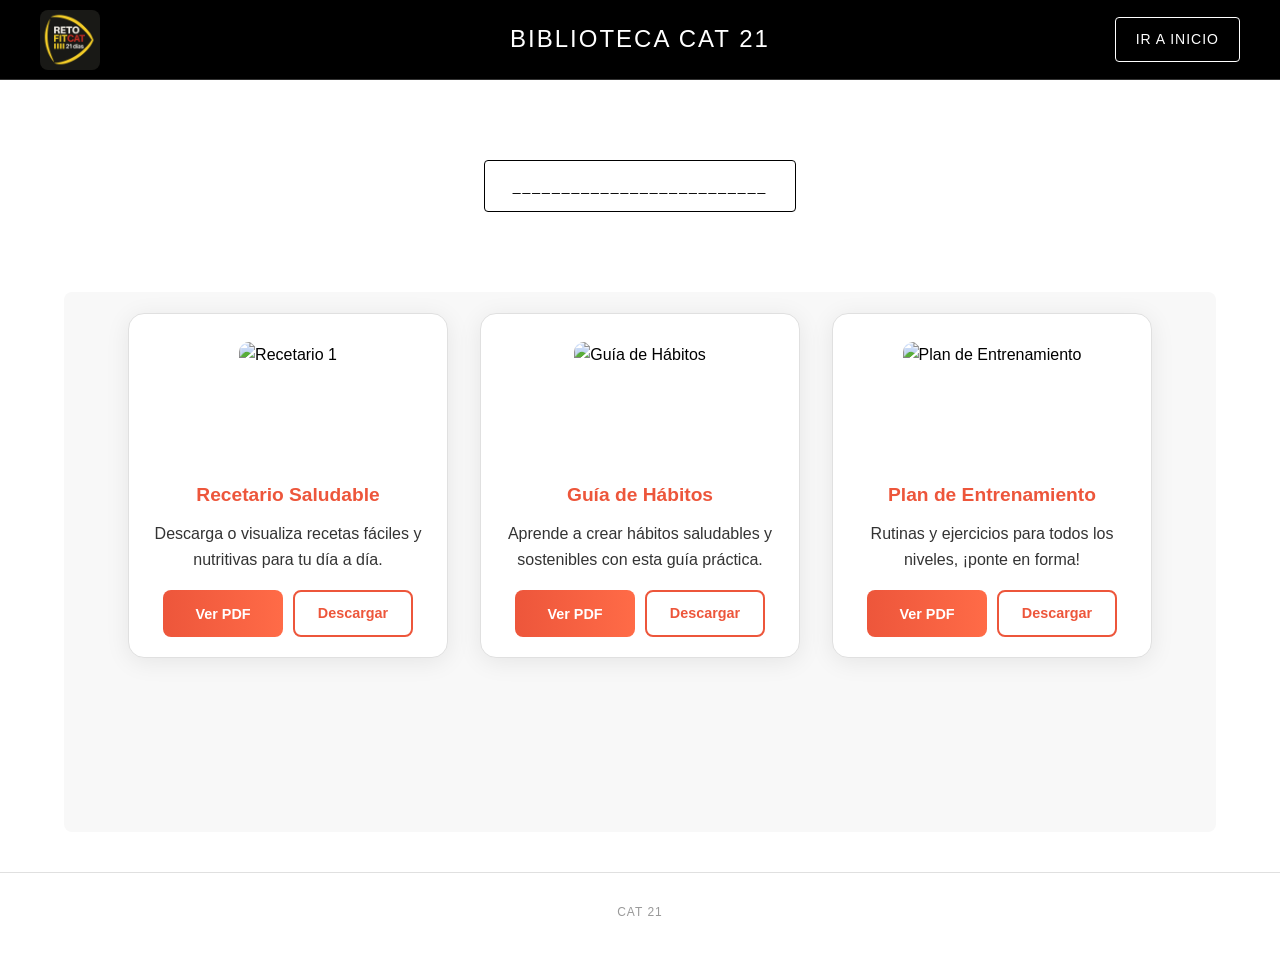
==== biblioteca.html @ a1a3c155 "biblioteca" ====
<!DOCTYPE html>
<html lang="es">
<head>
    <meta charset="UTF-8">
    <meta name="viewport" content="width=device-width, initial-scale=1.0, maximum-scale=1.0, user-scalable=no">
    <title>Biblioteca - CAT 21</title>
    <link rel="stylesheet" href="assets/css/inicio.css">
    <style>
/* Reinicia márgenes, paddings y configura box-sizing para consistencia */
* {
    margin: 0;
    padding: 0;
    box-sizing: border-box;
}

/* Configura el cuerpo de la página con fuente moderna y altura mínima */
body {
    font-family: 'Segoe UI', Tahoma, Geneva, Verdana, sans-serif;
    background: #ffffff;
    color: #000000;
    min-height: 100vh;
    line-height: 1.6;
}

/* Encabezado con disposición flexible y fondo oscuro */
.header {
    display: flex;
    justify-content: space-between;
    align-items: center;
    padding: 15px 40px;
    background-color: #000000;
    height: 80px;
    position: relative;
}

/* Logo en el encabezado */
.logo {
    height: 60px;
    width: 60px;
    object-fit: cover;
    border-radius: 8px;
    margin-right: 20px;
}

/* Título centrado en el encabezado */
.title {
    position: absolute;
    left: 50%;
    transform: translateX(-50%);
    color: white;
    text-transform: uppercase;
    font-size: 24px;
    letter-spacing: 2px;
}

/* Contenedor de los botones en la derecha del encabezado */
.header-right {
    display: flex;
    gap: 15px;
}

/* Estilo de los botones de perfil y cerrar sesión */
.profile-btn,
.logout-btn {
    background: transparent;
    color: #ffffff;
    border: 1px solid #ffffff;
    padding: 10px 20px;
    border-radius: 4px;
    font-size: 14px;
    text-transform: uppercase;
    text-decoration: none;
    transition: all 0.3s ease;
}

/* Efecto hover para los botones de perfil y cerrar sesión */
.profile-btn:hover,
.logout-btn:hover {
    background-color: #ffffff;
    color: #000000;
}

/* Contenedor de la navegación */
.navigation {
    display: flex;
    justify-content: center;
    gap: 30px;
    margin: 40px 0;
}

/* Estilo de los botones de navegación */
.nav-btn {
    position: relative;
    overflow: hidden;
    border: 1px solid black;
    padding: 14px 28px;
    text-transform: uppercase;
    background: transparent;
    color: #000;
    text-decoration: none;
    transition: color 0.4s ease;
}

/* Efecto de fondo para los botones de navegación */
.nav-btn::before {
    content: "";
    position: absolute;
    left: -100%;
    top: 0;
    height: 100%;
    width: 100%;
    background-color: black;
    z-index: 0;
    transition: left 0.4s ease;
}

/* Efecto hover para el fondo de los botones de navegación */
.nav-btn:hover::before {
    left: 0;
}

/* Efecto hover para el color del texto en los botones de navegación */
.nav-btn:hover {
    color: white;
}

/* Contenido de los botones de navegación */
.nav-btn span {
    position: relative;
    z-index: 1;
}

/* Contenedor del carrusel (renombrado internamente como contenedor de boxes, ya que no es un carrusel real) */
.carousel-container {
    margin: 40px auto;
    max-width: 90%;
    background: #f8f8f8;
    border: 1px solid #33333300;
    border-radius: 8px;
    overflow: visible; /* Cambiado a visible para permitir scroll de página y evitar recortes */
    padding: 20px; /* Añadido padding para mejor espaciado en mobile */
}

/* Pie de página minimalista */
.footer-minimal {
    text-align: center;
    padding: 30px;
    border-top: 1px solid #e0e0e0;
    margin-top: 30px;
}

/* Fondos personalizados para los primeros 3 slides del carrusel */
.carousel-slide.slide1 {
    background-image: url('assets/img/AF1.png');
    background-size: cover;
    background-position: center;
}
.carousel-slide.slide2 {
    background-image: url('assets/img/img2.png');
    background-size: cover;
    background-position: center;
}
.carousel-slide.slide3 {
    background-image: url('assets/img/img3.png');
    background-size: cover;
    background-position: center;
}

.carousel-slide.slide4 {
    background-image: url('assets/img/img4.png');
    background-size: cover;
    background-position: center;
}
.carousel-slide.slide5 {
    background-image: url('assets/img/img5.png');
    background-size: cover;
    background-position: center;
}

/* Texto blanco para el contenido de los slides del carrusel */
.carousel-slide .slide-content,
.carousel-slide .slide-title,
.carousel-slide .slide-subtitle {
    color: #fff;
    text-shadow: 1px 1px 8px rgba(0,0,0,0.5);
}

/* Texto del pie de página */
.footer-minimal p {
    font-size: 12px;
    color: #999;
    text-transform: uppercase;
}

/* ESTILOS ORIGINALES DE LAS CAJAS PDF */
.pdf-boxes-container {
    display: flex;
    justify-content: center;
    align-items: stretch;
    gap: 32px;
    flex-wrap: wrap;
}

.pdf-box {
    background: #fff;
    border: 1px solid #e0e0e0;
    border-radius: 16px;
    box-shadow: 0 4px 24px rgba(0,0,0,0.08);
    padding: 28px 20px 20px 20px;
    max-width: 320px;
    min-width: 240px;
    flex: 1 1 260px;
    display: flex;
    flex-direction: column;
    align-items: center;
    cursor: pointer;
    transition: box-shadow 0.2s, transform 0.2s;
    text-align: center;
    position: relative;
}

.pdf-box:hover {
    box-shadow: 0 8px 32px rgba(237,86,59,0.18);
    transform: translateY(-6px) scale(1.03);
}

/* Contenedor de imagen/preview */
.pdf-preview-container {
    width: 100%;
    max-width: 180px;
    height: 120px;
    border-radius: 10px;
    margin-bottom: 18px;
    position: relative;
    overflow: hidden;
}

.pdf-box-img {
    width: 100%;
    height: 100%;
    object-fit: cover;
    border-radius: 10px;
}

.pdf-preview {
    width: 100%;
    height: 100%;
    border: none;
    border-radius: 10px;
    background: #f8f9fa;
    display: none;
}

.pdf-box-title {
    font-size: 1.2rem;
    font-weight: 700;
    color: #ed563b;
    margin-bottom: 10px;
}

.pdf-box-desc {
    font-size: 1rem;
    color: #333;
    margin-bottom: 18px;
}

/* Contenedor de botones */
.pdf-box-buttons {
    display: flex;
    gap: 10px;
    flex-wrap: wrap;
    justify-content: center;
}

.pdf-box-btn {
    background: linear-gradient(90deg, #ed563b 0%, #ff6b47 100%);
    color: #fff;
    border: none;
    border-radius: 8px;
    padding: 10px 20px;
    font-size: 0.9rem;
    font-weight: 600;
    cursor: pointer;
    transition: background 0.2s;
    text-decoration: none;
    display: inline-block;
    min-width: 120px; /* Añadido para botones más touch-friendly en mobile */
}

.pdf-box-btn:hover {
    background: linear-gradient(90deg, #ff6b47 0%, #ed563b 100%);
}

.pdf-box-btn.secondary {
    background: transparent;
    color: #ed563b;
    border: 2px solid #ed563b;
}

.pdf-box-btn.secondary:hover {
    background: #ed563b;
    color: white;
}

/* Modal para el visor de PDF */
.pdf-modal {
    display: none;
    position: fixed;
    top: 0;
    left: 0;
    width: 100%;
    height: 100%;
    background-color: rgba(0, 0, 0, 0.8);
    z-index: 1000;
    backdrop-filter: blur(5px);
}

.pdf-modal.active {
    display: flex;
    align-items: center;
    justify-content: center;
    animation: fadeIn 0.3s ease;
}

@keyframes fadeIn {
    from { opacity: 0; }
    to { opacity: 1; }
}

.pdf-modal-content {
    background: white;
    border-radius: 12px;
    width: 90%;
    height: 90%;
    max-width: 1000px;
    max-height: 800px;
    display: flex;
    flex-direction: column;
    position: relative;
    box-shadow: 0 20px 60px rgba(0,0,0,0.3);
    animation: slideIn 0.3s ease;
}

@keyframes slideIn {
    from { transform: scale(0.8) translateY(50px); opacity: 0; }
    to { transform: scale(1) translateY(0); opacity: 1; }
}

.pdf-modal-header {
    padding: 20px;
    border-bottom: 1px solid #e0e0e0;
    display: flex;
    justify-content: space-between;
    align-items: center;
    background: #f8f9fa;
    border-radius: 12px 12px 0 0;
}

.pdf-modal-title {
    font-size: 1.2rem;
    font-weight: 600;
    color: #333;
}

.close-modal {
    background: #ed563b;
    color: white;
    border: none;
    border-radius: 50%;
    width: 40px;
    height: 40px;
    font-size: 18px;
    cursor: pointer;
    display: flex;
    align-items: center;
    justify-content: center;
    transition: background 0.2s ease;
}

.close-modal:hover {
    background: #d64527;
}

.pdf-viewer {
    flex: 1;
    padding: 20px;
    overflow: auto; /* Cambiado a auto para mejor scroll en mobile */
}

.pdf-viewer iframe {
    width: 100%;
    height: 100%;
    border: none;
    border-radius: 8px;
}

/* Media query para pantallas de hasta 768px (tablets y móviles grandes) */
@media (max-width: 768px) {
    /* Ajusta el encabezado */
    .header {
        padding: 10px 20px;
        height: 70px;
        flex-wrap: wrap;
        justify-content: space-between;
    }

    /* Reduce el tamaño del logo */
    .logo {
        height: 50px;
        width: 50px;
        margin-right: 10px;
    }

    /* Ajusta el título */
    .title {
        position: static;
        transform: none;
        font-size: 20px;
        letter-spacing: 1.5px;
        text-align: center;
        flex: 1;
    }

    /* Reduce el espacio entre los botones del encabezado */
    .header-right {
        gap: 10px;
    }

    /* Ajusta los botones de perfil y cerrar sesión */
    .profile-btn,
    .logout-btn {
        padding: 8px 15px;
        font-size: 12px;
    }

    /* Navegación en columna */
    .navigation {
        flex-direction: column;
        gap: 15px;
        margin: 30px 0;
    }

    /* Ajusta los botones de navegación */
    .nav-btn {
        padding: 12px 24px;
        font-size: 13px;
    }

    /* Ajusta el contenedor */
    .carousel-container {
        max-width: 95%;
        padding: 15px;
        overflow: visible; /* Asegura visibilidad y scroll */
    }

    /* Ajusta el pie de página */
    .footer-minimal {
        padding: 20px;
    }

    /* Ajustes para las cajas PDF */
    .pdf-boxes-container { 
        flex-direction: column; 
        align-items: center; 
        gap: 24px; 
    }
    
    .pdf-box { 
        max-width: 95vw; 
        min-width: unset; /* Para mejor fluidez */
    }

    .pdf-modal-content {
        width: 95%;
        height: 95%;
    }
}

/* Media query para pantallas de hasta 480px (móviles estándar) */
@media (max-width: 480px) {
    /* Ajusta el encabezado */
    .header {
        padding: 8px 15px;
        height: auto;
        flex-direction: column;
        align-items: center;
        gap: 10px;
    }

    /* Reduce el tamaño del logo */
    .logo {
        height: 40px;
        width: 40px;
        margin-right: 0;
    }

    /* Ajusta el título */
    .title {
        font-size: 18px;
        letter-spacing: 1px;
        margin: 5px 0;
    }

    /* Ajusta los botones del encabezado */
    .header-right {
        gap: 8px;
        flex-wrap: wrap;
        justify-content: center;
    }

    /* Reduce el tamaño de los botones */
    .profile-btn,
    .logout-btn {
        padding: 6px 12px;
        font-size: 11px;
    }

    /* Ajusta la navegación */
    .navigation {
        margin: 20px 0;
        gap: 10px;
    }

    /* Reduce el tamaño de los botones de navegación */
    .nav-btn {
        padding: 10px 20px;
        font-size: 12px;
    }

    /* Ajusta el contenedor */
    .carousel-container {
        max-width: 100%;
        padding: 10px;
        overflow: visible; /* Asegura visibilidad y scroll */
    }

    /* Ajusta el pie de página */
    .footer-minimal {
        padding: 15px;
    }

    /* Reduce el texto del pie */
    .footer-minimal p {
        font-size: 11px;
    }

    /* Ajustes para móvil en las cajas PDF */
    .pdf-box-buttons {
        flex-direction: column;
        width: 100%;
    }

    .pdf-box-btn {
        width: 100%;
        padding: 12px;
        font-size: 1rem; /* Aumentado para mejor touch */
    }

    .pdf-modal-header {
        padding: 15px;
    }

    .pdf-viewer {
        padding: 15px;
    }

    .pdf-modal-content {
        width: 100%;
        height: 100%;
        border-radius: 0;
        max-height: none; /* Para usar toda la pantalla */
    }

    .pdf-viewer {
        padding: 0;
        overflow: hidden; /* Evita scroll extra */
    }

    .pdf-viewer iframe {
        min-height: calc(100vh - 60px); /* Ajuste para header del modal */
    }

    .pdf-box {
        max-width: 95%;
        padding: 20px 15px; /* Reducido padding para más espacio */
    }

    .pdf-preview-container {
        max-width: 150px; /* Ajuste para pantallas pequeñas */
        height: 100px;
    }

    .pdf-box-title {
        font-size: 1.1rem;
    }

    .pdf-box-desc {
        font-size: 0.9rem;
    }
}

/* Media query para pantallas muy pequeñas (hasta 320px) */
@media (max-width: 320px) {
    /* Ajusta el encabezado */
    .header {
        padding: 6px 10px;
        gap: 8px;
    }

    /* Reduce el logo */
    .logo {
        height: 35px;
        width: 35px;
    }

    /* Ajusta el título */
    .title {
        font-size: 16px;
        letter-spacing: 0.8px;
    }

    /* Reduce espacio botones */
    .header-right {
        gap: 6px;
    }

    /* Reduce botones */
    .profile-btn,
    .logout-btn {
        padding: 5px 10px;
        font-size: 10px;
    }

    /* Ajusta navegación */
    .navigation {
        margin: 15px 0;
        gap: 8px;
    }

    /* Reduce botones nav */
    .nav-btn {
        padding: 8px 16px;
        font-size: 11px;
    }

    /* Ajusta contenedor */
    .carousel-container {
        padding: 5px;
        overflow: visible;
    }

    /* Ajusta footer */
    .footer-minimal {
        padding: 10px;
    }

    /* Reduce texto footer */
    .footer-minimal p {
        font-size: 10px;
    }

    .pdf-box-title {
        font-size: 1rem;
    }

    .pdf-box-desc {
        font-size: 0.8rem;
    }

    .pdf-preview-container {
        max-width: 120px;
        height: 80px;
    }
}

    </style>
</head>
<body>
<header class="header">
    <div style="display: flex; align-items: center;">
        <img src="assets/img/1-4.png" alt="Logo" class="logo"> 
    </div>
    <h1 class="title">Biblioteca CAT 21</h1>
    <div class="header-right">
        <a class="logout-btn" href="inicio.php">Ir a Inicio</a>
    </div>
</header>


<nav class="navigation">
    <a class="nav-btn" href="inicio.php"><span>__________________________</span></a>
</nav>

<div class="carousel-container">
    <div class="pdf-boxes-container">
        <div class="pdf-box" data-pdf="recetas" data-title="Recetario Saludable">
            <div class="pdf-preview-container">
                <img src="https://drive.google.com/uc?id=1U9hq_SklldHqDwQkz7Zj87Pl428CzMEZ" alt="Recetario 1" class="pdf-box-img">
                <iframe class="pdf-preview" src="https://drive.google.com/file/d/1U9hq_SklldHqDwQkz7Zj87Pl428CzMEZ/preview"></iframe>
            </div>
            <h3 class="pdf-box-title">Recetario Saludable</h3>
            <p class="pdf-box-desc">Descarga o visualiza recetas fáciles y nutritivas para tu día a día.</p>
            <div class="pdf-box-buttons">
                <button class="pdf-box-btn" onclick="openPdfModal('recetas', 'Recetario Saludable')">Ver PDF</button>
                <a class="pdf-box-btn secondary" href="https://drive.google.com/uc?id=1U9hq_SklldHqDwQkz7Zj87Pl428CzMEZ&export=download" download>Descargar</a>
            </div>
        </div>
        
        <div class="pdf-box" data-pdf="habitos" data-title="Guía de Hábitos">
            <div class="pdf-preview-container">
                <img src="https://drive.google.com/uc?id=1U9hq_SklldHqDwQkz7Zj87Pl428CzMEZ" alt="Guía de Hábitos" class="pdf-box-img">
                <iframe class="pdf-preview" src="https://drive.google.com/file/d/1U9hq_SklldHqDwQkz7Zj87Pl428CzMEZ/preview"></iframe>
            </div>
            <h3 class="pdf-box-title">Guía de Hábitos</h3>
            <p class="pdf-box-desc">Aprende a crear hábitos saludables y sostenibles con esta guía práctica.</p>
            <div class="pdf-box-buttons">
                <button class="pdf-box-btn" onclick="openPdfModal('habitos', 'Guía de Hábitos')">Ver PDF</button>
                <a class="pdf-box-btn secondary" href="https://drive.google.com/uc?id=1U9hq_SklldHqDwQkz7Zj87Pl428CzMEZ&export=download" download>Descargar</a>
            </div>
        </div>
        
        <div class="pdf-box" data-pdf="entrenamiento" data-title="Plan de Entrenamiento">
            <div class="pdf-preview-container">
                <img src="https://drive.google.com/uc?id=1U9hq_SklldHqDwQkz7Zj87Pl428CzMEZ" alt="Plan de Entrenamiento" class="pdf-box-img">
                <iframe class="pdf-preview" src="https://drive.google.com/file/d/1U9hq_SklldHqDwQkz7Zj87Pl428CzMEZ/preview"></iframe>
            </div>
            <h3 class="pdf-box-title">Plan de Entrenamiento</h3>
            <p class="pdf-box-desc">Rutinas y ejercicios para todos los niveles, ¡ponte en forma!</p>
            <div class="pdf-box-buttons">
                <button class="pdf-box-btn" onclick="openPdfModal('entrenamiento', 'Plan de Entrenamiento')">Ver PDF</button>
                <a class="pdf-box-btn secondary" href="https://drive.google.com/uc?id=1U9hq_SklldHqDwQkz7Zj87Pl428CzMEZ&export=download" download>Descargar</a>
            </div>
        </div>
    </div>
</div>

<!-- Modal para visor de PDF -->
<div class="pdf-modal" id="pdfModal">
    <div class="pdf-modal-content">
        <div class="pdf-modal-header">
            <h2 class="pdf-modal-title" id="modalTitle">Visualizador de PDF</h2>
            <button class="close-modal" onclick="closePdfModal()">✕</button>
        </div>
        <div class="pdf-viewer">
            <iframe id="pdfViewer" src=""></iframe>
        </div>
    </div>
</div>

<div class="footer-minimal">
    <p>CAT 21</p>
</div>

<script>
// URLs de PDFs en Google Drive (reemplaza los FILE_ID con los reales de tus archivos compartidos públicamente)
const pdfUrls = {
    'recetas': 'https://drive.google.com/file/d/1U9hq_SklldHqDwQkz7Zj87Pl428CzMEZ/preview',
    'habitos': 'https://drive.google.com/file/d/1U9hq_SklldHqDwQkz7Zj87Pl428CzMEZ/preview',
    'entrenamiento': 'https://drive.google.com/file/d/1U9hq_SklldHqDwQkz7Zj87Pl428CzMEZ/preview'
};


// Función para abrir el modal con PDF
function openPdfModal(pdfKey, title) {
    const modal = document.getElementById('pdfModal');
    const viewer = document.getElementById('pdfViewer');
    const titleElement = document.getElementById('modalTitle');
    
    titleElement.textContent = title;
    viewer.src = pdfUrls[pdfKey];
    modal.classList.add('active');
    document.body.style.overflow = 'hidden';
}

// Función para cerrar el modal
function closePdfModal() {
    const modal = document.getElementById('pdfModal');
    const viewer = document.getElementById('pdfViewer');
    
    modal.classList.remove('active');
    viewer.src = '';
    document.body.style.overflow = 'auto';
}

// Event listeners
document.addEventListener('DOMContentLoaded', function() {
    // Cargar previsualizaciones después de un tiempo (ajustado para Google Drive)
    setTimeout(() => {
        const previews = document.querySelectorAll('.pdf-preview');
        previews.forEach((preview) => {
            preview.onload = () => {
                preview.style.display = 'block';
                preview.previousElementSibling.style.display = 'none';
            };
        });
    }, 2000);
    
    // Cerrar modal con ESC
    document.addEventListener('keydown', function(e) {
        if (e.key === 'Escape') {
            closePdfModal();
        }
    });
    
    // Cerrar modal haciendo clic fuera del contenido
    document.getElementById('pdfModal').addEventListener('click', function(e) {
        if (e.target === this) {
            closePdfModal();
        }
    });
});
</script>

<script src="assets/js/script.js"></script>
</body>
</html>
---- assets/css/inicio.css ----
* {
    margin: 0;
    padding: 0;
    box-sizing: border-box;
}

body {
    font-family: 'Segoe UI', Tahoma, Geneva, Verdana, sans-serif;
    background: #ffffff;
    color: #000000;
    min-height: 100vh;
    line-height: 1.6;
}

.header {
    background: #000000;
    padding: 15px 40px;
    display: flex;
    align-items: center;
    justify-content: space-between;
    position: relative;
    border-bottom: 1px solid #333333;
    height: 80px; /* Compact header */
}

.header-left {
    display: flex;
    align-items: center;
    flex-shrink: 0;
}

.logo {
    width: 60px;
    height: 60px;
    border-radius: 8px;
    object-fit: cover;
    cursor: pointer;
    transition: all 0.3s ease;
}

.logo:hover {
    transform: rotate(5deg);
    box-shadow: 0 4px 12px rgba(255, 255, 255, 0.2);
}

.header-center {
    flex-grow: 1;
    text-align: center;
}

.title {
    font-size: 24px; /* Reduced for better proportion */
    font-weight: 400;
    color: #ffffff;
    letter-spacing: 2px;
    text-transform: uppercase;
}

.header-right {
    display: flex;
    align-items: center;
    gap: 15px;
    flex-shrink: 0;
}

.profile-btn, .logout-btn {
    background: transparent;
    color: #ffffff;
    border: 1px solid #ffffff;
    padding: 10px 20px;
    border-radius: 4px;
    font-size: 14px; /* Smaller font size */
    font-weight: 400;
    cursor: pointer;
    transition: all 0.3s ease;
    text-transform: uppercase;
    letter-spacing: 1px;
    text-decoration: none;
    white-space: nowrap;
}

.profile-btn:hover, .logout-btn:hover {
    background: #ffffff;
    color: #000000;
}

.navigation {
    padding: 40px;
    display: flex;
    justify-content: center;
    gap: 40px;
    background: rgba(255, 255, 255, 0.98);
}

.nav-btn {
    background: transparent;
    color: #000000;
    border: 1px solid #000000;
    padding: 14px 28px;
    font-size: 14px;
    font-weight: 400;
    cursor: pointer;
    transition: all 0.4s ease;
    text-transform: uppercase;
    letter-spacing: 2px;
    position: relative;
    overflow: hidden;
    text-decoration: none;
    border-radius: 4px;
}

.nav-btn::before {
    content: '';
    position: absolute;
    top: 0;
    left: -100%;
    width: 100%;
    height: 100%;
    background: #000000;
    transition: left 0.4s ease;
    z-index: -1;
}

.nav-btn:hover::before {
    left: 0;
}

.nav-btn:hover {
    color: #ffffff;
    box-shadow: 0 0 0 2px #FFD700;
}

.carousel-container {
    margin: 40px;
    height: 60vh;
    position: relative;
    border: 1px solid #333333;
    overflow: hidden;
    background: #f8f8f8;
    border-radius: 8px;
}

.carousel {
    width: 100%;
    height: 100%;
    position: relative;
}

.carousel-slide {
    display: none;
    width: 100%;
    height: 100%;
    flex-direction: column;
    align-items: center;
    justify-content: center;
    text-align: center;
    padding: 40px;
    background-size: cover;
    background-position: center;
    background-repeat: no-repeat;
}

.carousel-slide.active {
    display: flex;
}

.slide-overlay {
    position: absolute;
    top: 0;
    left: 0;
    right: 0;
    bottom: 0;
    background: rgba(0, 0, 0, 0.4);
    z-index: 1;
}

.slide-content {
    position: relative;
    z-index: 2;
    color: #ffffff;
    text-shadow: 2px 2px 4px rgba(0, 0, 0, 0.8);
}

.image-slide {
    display: flex;
    flex-direction: column;
    gap: 20px;
}

.slide-image {
    width: 90%;
    max-width: 600px;
    height: auto;
    object-fit: cover;
    border-radius: 8px;
    filter: drop-shadow(0 0 10px rgba(255, 215, 0, 0.4));
}

.slide1, .slide3, .slide5, .slide7, .slide9, .slide10 {
    background: linear-gradient(135deg, #000000, #333333);
}

.slide2, .slide4, .slide6, .slide8 {
    background: linear-gradient(135deg, #ffffff, #f0f0f0);
}

.slide2 .slide-content, .slide4 .slide-content, .slide6 .slide-content, .slide8 .slide-content {
    color: #000000;
    text-shadow: 2px 2px 4px rgba(255, 255, 255, 0.8);
}

.slide-title {
    font-size: 48px;
    font-weight: 100;
    margin-bottom: 20px;
    letter-spacing: 3px;
}

.slide-subtitle {
    font-size: 18px;
    font-weight: 300;
    opacity: 0.8;
    letter-spacing: 1px;
}

.slide1 .slide-title, .slide5 .slide-title, .slide10 .slide-title {
    border-left: 3px solid #FFD700;
    padding-left: 20px;
}

.slide2 .slide-title, .slide6 .slide-title {
    border-bottom: 1px solid #000000;
    padding-bottom: 10px;
}

.slide3 .slide-title, .slide7 .slide-title {
    border-right: 3px solid #FFD700;
    padding-right: 20px;
}

.slide4 .slide-title, .slide8 .slide-title {
    border-top: 1px solid #000000;
    padding-top: 10px;
}

.carousel-indicators {
    position: absolute;
    bottom: 20px;
    left: 50%;
    transform: translateX(-50%);
    display: flex;
    gap: 15px;
    z-index: 10;
}

.indicator {
    width: 30px;
    height: 2px;
    background: rgba(255, 255, 255, 0.5);
    cursor: pointer;
    transition: all 0.4s ease;
}

.indicator.active {
    background: #FFD700;
    transform: scaleX(1.3);
}

.carousel-nav {
    position: absolute;
    top: 50%;
    transform: translateY(-50%);
    background: rgba(0, 0, 0, 0.7);
    color: #ffffff;
    border: 1px solid rgba(0, 0, 0, 0.3);
    width: 50px;
    height: 50px;
    display: flex;
    align-items: center;
    justify-content: center;
    cursor: pointer;
    font-size: 16px;
    transition: all 0.3s ease;
    z-index: 10;
    border-radius: 50%;
}

.carousel-nav:hover {
    border-color: #FFD700;
    background: rgba(0, 0, 0, 0.9);
}

.prev {
    left: 20px;
}

.next {
    right: 20px;
}

.footer-minimal {
    text-align: center;
    padding: 30px;
    border-top: 1px solid #e0e0e0;
    margin-top: 30px;
}

.footer-minimal p {
    font-size: 12px;
    font-weight: 300;
    color: #999999;
    letter-spacing: 1px;
    text-transform: uppercase;
}

@media (max-width: 1024px) {
    .header {
        height: 70px;
        padding: 15px 30px;
    }

    .logo {
        width: 50px;
        height: 50px;
    }

    .title {
        font-size: 22px;
    }

    .profile-btn, .logout-btn {
        padding: 8px 15px;
        font-size: 13px;
    }

    .navigation {
        gap: 30px;
        padding: 30px;
    }

    .carousel-container {
        height: 50vh;
        margin: 30px;
    }

    .slide-title {
        font-size: 36px;
    }

    .slide-subtitle {
        font-size: 16px;
    }

    .slide-image {
        width: 90%;
        max-width: 500px;
    }
}

@media (max-width: 768px) {
    .header {
        flex-direction: row;
        height: auto;
        padding: 10px 20px;
    }

    .logo {
        width: 45px;
        height: 45px;
    }

    .title {
        font-size: 20px;
        letter-spacing: 1.5px;
    }

    .profile-btn, .logout-btn {
        padding: 8px 12px;
        font-size: 12px;
    }

    .navigation {
        flex-direction: column;
        gap: 20px;
        padding: 20px;
    }

    .nav-btn {
        padding: 12px 20px;
        font-size: 12px;
    }

    .carousel-container {
        height: 45vh;
        margin: 20px;
    }

    .slide-title {
        font-size: 28px;
    }

    .slide-subtitle {
        font-size: 14px;
    }

    .slide-image {
        width: 90%;
        max-width: 400px;
    }
}

@media (max-width: 480px) {
    .header {
        padding: 10px 15px;
        flex-wrap: wrap; /* Allow wrapping for very small screens */
        justify-content: space-around;
    }

    .logo {
        width: 40px;
        height: 40px;
    }

    .title {
        font-size: 18px;
    }

    .header-right {
        gap: 10px;
        flex-wrap: wrap;
        justify-content: center;
    }

    .profile-btn, .logout-btn {
        padding: 6px 10px;
        font-size: 11px;
        min-width: 120px; /* Ensure buttons don't shrink too much */
        text-align: center;
    }

    .navigation {
        padding: 15px;
    }

    .carousel-container {
        height: 40vh;
        margin: 15px;
    }

    .slide-title {
        font-size: 24px;
    }

    .slide-subtitle {
        font-size: 12px;
    }

    .slide-image {
        width: 90%;
        max-width: 320px;
    }

    .carousel-nav {
        width: 45px;
        height: 45px;
        font-size: 14px;
    }
}

@media (max-width: 320px) {
    .header {
        padding: 8px 10px;
    }

    .logo {
        width: 35px;
        height: 35px;
    }

    .title {
        font-size: 16px;
    }

    .profile-btn, .logout-btn {
        padding: 5px 8px;
        font-size: 10px;
        min-width: 100px;
    }

    .navigation {
        padding: 10px;
        gap: 15px;
    }

    .nav-btn {
        padding: 10px 15px;
        font-size: 11px;
    }

    .carousel-container {
        height: 35vh;
        margin: 10px;
    }

    .slide-title {
        font-size: 20px;
    }

    .slide-subtitle {
        font-size: 11px;
    }

    .slide-image {
        width: 90%;
        max-width: 280px;
    }

    .carousel-nav {
        width: 40px;
        height: 40px;
        font-size: 12px;
    }
}

@keyframes fadeIn {
    from {
        opacity: 0;
        transform: translateY(20px);
    }
    to {
        opacity: 1;
        transform: translateY(0);
    }
}

.navigation, .carousel-container {
    animation: fadeIn 0.8s ease-out;
}
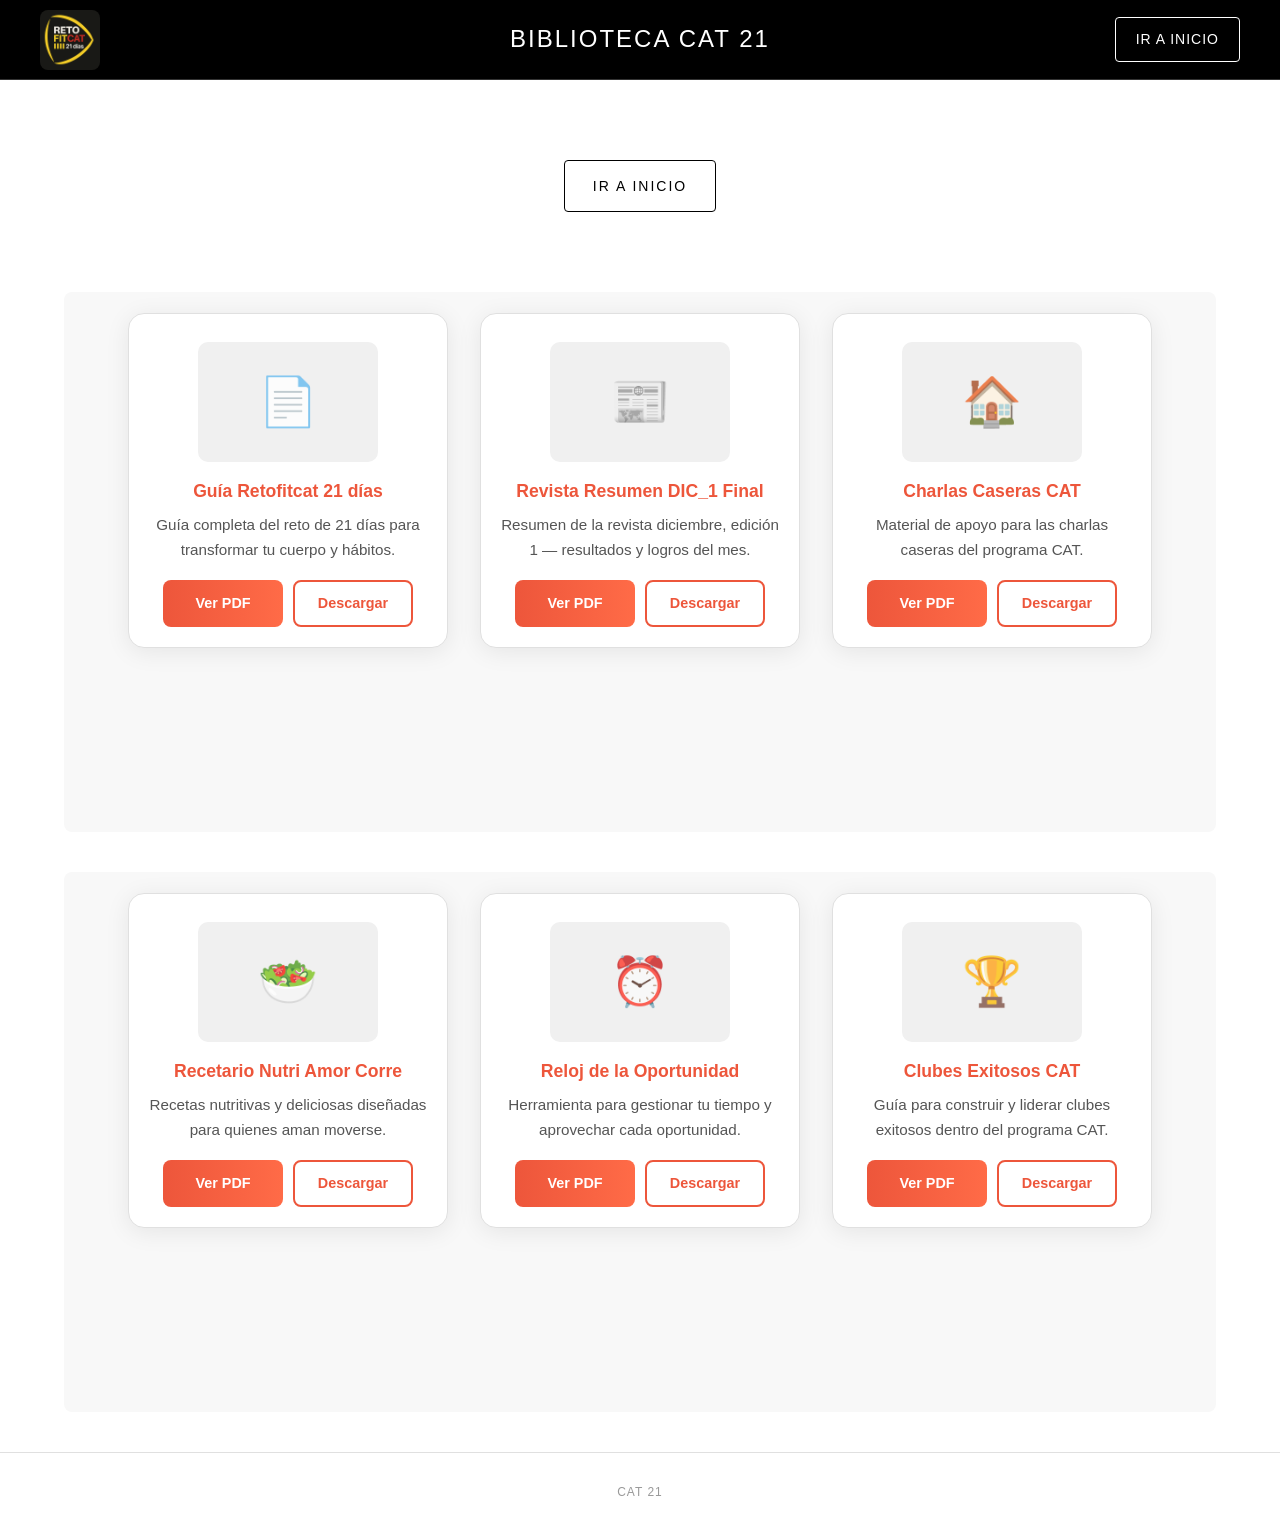
==== commit ab9e23a1: "cambios del chatbot y biblioteca" ====
--- a/biblioteca.html
+++ b/biblioteca.html
@@ -6,14 +6,12 @@
     <title>Biblioteca - CAT 21</title>
     <link rel="stylesheet" href="assets/css/inicio.css">
     <style>
-/* Reinicia márgenes, paddings y configura box-sizing para consistencia */
 * {
     margin: 0;
     padding: 0;
     box-sizing: border-box;
 }
 
-/* Configura el cuerpo de la página con fuente moderna y altura mínima */
 body {
     font-family: 'Segoe UI', Tahoma, Geneva, Verdana, sans-serif;
     background: #ffffff;
@@ -22,7 +20,6 @@
     line-height: 1.6;
 }
 
-/* Encabezado con disposición flexible y fondo oscuro */
 .header {
     display: flex;
     justify-content: space-between;
@@ -33,7 +30,6 @@
     position: relative;
 }
 
-/* Logo en el encabezado */
 .logo {
     height: 60px;
     width: 60px;
@@ -42,7 +38,6 @@
     margin-right: 20px;
 }
 
-/* Título centrado en el encabezado */
 .title {
     position: absolute;
     left: 50%;
@@ -53,13 +48,11 @@
     letter-spacing: 2px;
 }
 
-/* Contenedor de los botones en la derecha del encabezado */
 .header-right {
     display: flex;
     gap: 15px;
 }
 
-/* Estilo de los botones de perfil y cerrar sesión */
 .profile-btn,
 .logout-btn {
     background: transparent;
@@ -73,14 +66,12 @@
     transition: all 0.3s ease;
 }
 
-/* Efecto hover para los botones de perfil y cerrar sesión */
 .profile-btn:hover,
 .logout-btn:hover {
     background-color: #ffffff;
     color: #000000;
 }
 
-/* Contenedor de la navegación */
 .navigation {
     display: flex;
     justify-content: center;
@@ -88,7 +79,6 @@
     margin: 40px 0;
 }
 
-/* Estilo de los botones de navegación */
 .nav-btn {
     position: relative;
     overflow: hidden;
@@ -101,7 +91,6 @@
     transition: color 0.4s ease;
 }
 
-/* Efecto de fondo para los botones de navegación */
 .nav-btn::before {
     content: "";
     position: absolute;
@@ -114,34 +103,29 @@
     transition: left 0.4s ease;
 }
 
-/* Efecto hover para el fondo de los botones de navegación */
 .nav-btn:hover::before {
     left: 0;
 }
 
-/* Efecto hover para el color del texto en los botones de navegación */
 .nav-btn:hover {
     color: white;
 }
 
-/* Contenido de los botones de navegación */
 .nav-btn span {
     position: relative;
     z-index: 1;
 }
 
-/* Contenedor del carrusel (renombrado internamente como contenedor de boxes, ya que no es un carrusel real) */
 .carousel-container {
     margin: 40px auto;
     max-width: 90%;
     background: #f8f8f8;
     border: 1px solid #33333300;
     border-radius: 8px;
-    overflow: visible; /* Cambiado a visible para permitir scroll de página y evitar recortes */
-    padding: 20px; /* Añadido padding para mejor espaciado en mobile */
-}
-
-/* Pie de página minimalista */
+    overflow: visible;
+    padding: 20px;
+}
+
 .footer-minimal {
     text-align: center;
     padding: 30px;
@@ -149,50 +133,13 @@
     margin-top: 30px;
 }
 
-/* Fondos personalizados para los primeros 3 slides del carrusel */
-.carousel-slide.slide1 {
-    background-image: url('assets/img/AF1.png');
-    background-size: cover;
-    background-position: center;
-}
-.carousel-slide.slide2 {
-    background-image: url('assets/img/img2.png');
-    background-size: cover;
-    background-position: center;
-}
-.carousel-slide.slide3 {
-    background-image: url('assets/img/img3.png');
-    background-size: cover;
-    background-position: center;
-}
-
-.carousel-slide.slide4 {
-    background-image: url('assets/img/img4.png');
-    background-size: cover;
-    background-position: center;
-}
-.carousel-slide.slide5 {
-    background-image: url('assets/img/img5.png');
-    background-size: cover;
-    background-position: center;
-}
-
-/* Texto blanco para el contenido de los slides del carrusel */
-.carousel-slide .slide-content,
-.carousel-slide .slide-title,
-.carousel-slide .slide-subtitle {
-    color: #fff;
-    text-shadow: 1px 1px 8px rgba(0,0,0,0.5);
-}
-
-/* Texto del pie de página */
 .footer-minimal p {
     font-size: 12px;
     color: #999;
     text-transform: uppercase;
 }
 
-/* ESTILOS ORIGINALES DE LAS CAJAS PDF */
+/* ── PDF BOXES ── */
 .pdf-boxes-container {
     display: flex;
     justify-content: center;
@@ -224,7 +171,6 @@
     transform: translateY(-6px) scale(1.03);
 }
 
-/* Contenedor de imagen/preview */
 .pdf-preview-container {
     width: 100%;
     max-width: 180px;
@@ -233,38 +179,34 @@
     margin-bottom: 18px;
     position: relative;
     overflow: hidden;
-}
-
-.pdf-box-img {
-    width: 100%;
-    height: 100%;
-    object-fit: cover;
-    border-radius: 10px;
-}
-
-.pdf-preview {
-    width: 100%;
-    height: 100%;
-    border: none;
-    border-radius: 10px;
-    background: #f8f9fa;
-    display: none;
+    background: #f0f0f0;
+    display: flex;
+    align-items: center;
+    justify-content: center;
+}
+
+/* PDF icon placeholder */
+.pdf-icon {
+    font-size: 48px;
+    color: #ed563b;
+    opacity: 0.85;
 }
 
 .pdf-box-title {
-    font-size: 1.2rem;
+    font-size: 1.1rem;
     font-weight: 700;
     color: #ed563b;
     margin-bottom: 10px;
+    line-height: 1.3;
 }
 
 .pdf-box-desc {
-    font-size: 1rem;
-    color: #333;
+    font-size: 0.95rem;
+    color: #555;
     margin-bottom: 18px;
-}
-
-/* Contenedor de botones */
+    flex: 1;
+}
+
 .pdf-box-buttons {
     display: flex;
     gap: 10px;
@@ -284,7 +226,7 @@
     transition: background 0.2s;
     text-decoration: none;
     display: inline-block;
-    min-width: 120px; /* Añadido para botones más touch-friendly en mobile */
+    min-width: 120px;
 }
 
 .pdf-box-btn:hover {
@@ -302,7 +244,7 @@
     color: white;
 }
 
-/* Modal para el visor de PDF */
+/* ── MODAL ── */
 .pdf-modal {
     display: none;
     position: fixed;
@@ -310,7 +252,7 @@
     left: 0;
     width: 100%;
     height: 100%;
-    background-color: rgba(0, 0, 0, 0.8);
+    background-color: rgba(0,0,0,0.8);
     z-index: 1000;
     backdrop-filter: blur(5px);
 }
@@ -324,7 +266,7 @@
 
 @keyframes fadeIn {
     from { opacity: 0; }
-    to { opacity: 1; }
+    to   { opacity: 1; }
 }
 
 .pdf-modal-content {
@@ -343,7 +285,7 @@
 
 @keyframes slideIn {
     from { transform: scale(0.8) translateY(50px); opacity: 0; }
-    to { transform: scale(1) translateY(0); opacity: 1; }
+    to   { transform: scale(1) translateY(0);      opacity: 1; }
 }
 
 .pdf-modal-header {
@@ -377,14 +319,12 @@
     transition: background 0.2s ease;
 }
 
-.close-modal:hover {
-    background: #d64527;
-}
+.close-modal:hover { background: #d64527; }
 
 .pdf-viewer {
     flex: 1;
     padding: 20px;
-    overflow: auto; /* Cambiado a auto para mejor scroll en mobile */
+    overflow: auto;
 }
 
 .pdf-viewer iframe {
@@ -394,291 +334,67 @@
     border-radius: 8px;
 }
 
-/* Media query para pantallas de hasta 768px (tablets y móviles grandes) */
+/* ── RESPONSIVE ── */
 @media (max-width: 768px) {
-    /* Ajusta el encabezado */
-    .header {
-        padding: 10px 20px;
-        height: 70px;
-        flex-wrap: wrap;
-        justify-content: space-between;
-    }
-
-    /* Reduce el tamaño del logo */
-    .logo {
-        height: 50px;
-        width: 50px;
-        margin-right: 10px;
-    }
-
-    /* Ajusta el título */
-    .title {
-        position: static;
-        transform: none;
-        font-size: 20px;
-        letter-spacing: 1.5px;
-        text-align: center;
-        flex: 1;
-    }
-
-    /* Reduce el espacio entre los botones del encabezado */
-    .header-right {
-        gap: 10px;
-    }
-
-    /* Ajusta los botones de perfil y cerrar sesión */
-    .profile-btn,
-    .logout-btn {
-        padding: 8px 15px;
-        font-size: 12px;
-    }
-
-    /* Navegación en columna */
-    .navigation {
-        flex-direction: column;
-        gap: 15px;
-        margin: 30px 0;
-    }
-
-    /* Ajusta los botones de navegación */
-    .nav-btn {
-        padding: 12px 24px;
-        font-size: 13px;
-    }
-
-    /* Ajusta el contenedor */
-    .carousel-container {
-        max-width: 95%;
-        padding: 15px;
-        overflow: visible; /* Asegura visibilidad y scroll */
-    }
-
-    /* Ajusta el pie de página */
-    .footer-minimal {
-        padding: 20px;
-    }
-
-    /* Ajustes para las cajas PDF */
-    .pdf-boxes-container { 
-        flex-direction: column; 
-        align-items: center; 
-        gap: 24px; 
-    }
-    
-    .pdf-box { 
-        max-width: 95vw; 
-        min-width: unset; /* Para mejor fluidez */
-    }
-
-    .pdf-modal-content {
-        width: 95%;
-        height: 95%;
-    }
-}
-
-/* Media query para pantallas de hasta 480px (móviles estándar) */
+    .header { padding: 10px 20px; height: 70px; flex-wrap: wrap; justify-content: space-between; }
+    .logo { height: 50px; width: 50px; margin-right: 10px; }
+    .title { position: static; transform: none; font-size: 20px; letter-spacing: 1.5px; text-align: center; flex: 1; }
+    .header-right { gap: 10px; }
+    .profile-btn, .logout-btn { padding: 8px 15px; font-size: 12px; }
+    .navigation { flex-direction: column; gap: 15px; margin: 30px 0; }
+    .nav-btn { padding: 12px 24px; font-size: 13px; }
+    .carousel-container { max-width: 95%; padding: 15px; overflow: visible; }
+    .footer-minimal { padding: 20px; }
+    .pdf-boxes-container { flex-direction: column; align-items: center; gap: 24px; }
+    .pdf-box { max-width: 95vw; min-width: unset; }
+    .pdf-modal-content { width: 95%; height: 95%; }
+}
+
 @media (max-width: 480px) {
-    /* Ajusta el encabezado */
-    .header {
-        padding: 8px 15px;
-        height: auto;
-        flex-direction: column;
-        align-items: center;
-        gap: 10px;
-    }
-
-    /* Reduce el tamaño del logo */
-    .logo {
-        height: 40px;
-        width: 40px;
-        margin-right: 0;
-    }
-
-    /* Ajusta el título */
-    .title {
-        font-size: 18px;
-        letter-spacing: 1px;
-        margin: 5px 0;
-    }
-
-    /* Ajusta los botones del encabezado */
-    .header-right {
-        gap: 8px;
-        flex-wrap: wrap;
-        justify-content: center;
-    }
-
-    /* Reduce el tamaño de los botones */
-    .profile-btn,
-    .logout-btn {
-        padding: 6px 12px;
-        font-size: 11px;
-    }
-
-    /* Ajusta la navegación */
-    .navigation {
-        margin: 20px 0;
-        gap: 10px;
-    }
-
-    /* Reduce el tamaño de los botones de navegación */
-    .nav-btn {
-        padding: 10px 20px;
-        font-size: 12px;
-    }
-
-    /* Ajusta el contenedor */
-    .carousel-container {
-        max-width: 100%;
-        padding: 10px;
-        overflow: visible; /* Asegura visibilidad y scroll */
-    }
-
-    /* Ajusta el pie de página */
-    .footer-minimal {
-        padding: 15px;
-    }
-
-    /* Reduce el texto del pie */
-    .footer-minimal p {
-        font-size: 11px;
-    }
-
-    /* Ajustes para móvil en las cajas PDF */
-    .pdf-box-buttons {
-        flex-direction: column;
-        width: 100%;
-    }
-
-    .pdf-box-btn {
-        width: 100%;
-        padding: 12px;
-        font-size: 1rem; /* Aumentado para mejor touch */
-    }
-
-    .pdf-modal-header {
-        padding: 15px;
-    }
-
-    .pdf-viewer {
-        padding: 15px;
-    }
-
-    .pdf-modal-content {
-        width: 100%;
-        height: 100%;
-        border-radius: 0;
-        max-height: none; /* Para usar toda la pantalla */
-    }
-
-    .pdf-viewer {
-        padding: 0;
-        overflow: hidden; /* Evita scroll extra */
-    }
-
-    .pdf-viewer iframe {
-        min-height: calc(100vh - 60px); /* Ajuste para header del modal */
-    }
-
-    .pdf-box {
-        max-width: 95%;
-        padding: 20px 15px; /* Reducido padding para más espacio */
-    }
-
-    .pdf-preview-container {
-        max-width: 150px; /* Ajuste para pantallas pequeñas */
-        height: 100px;
-    }
-
-    .pdf-box-title {
-        font-size: 1.1rem;
-    }
-
-    .pdf-box-desc {
-        font-size: 0.9rem;
-    }
-}
-
-/* Media query para pantallas muy pequeñas (hasta 320px) */
+    .header { padding: 8px 15px; height: auto; flex-direction: column; align-items: center; gap: 10px; }
+    .logo { height: 40px; width: 40px; margin-right: 0; }
+    .title { font-size: 18px; letter-spacing: 1px; margin: 5px 0; }
+    .header-right { gap: 8px; flex-wrap: wrap; justify-content: center; }
+    .profile-btn, .logout-btn { padding: 6px 12px; font-size: 11px; }
+    .navigation { margin: 20px 0; gap: 10px; }
+    .nav-btn { padding: 10px 20px; font-size: 12px; }
+    .carousel-container { max-width: 100%; padding: 10px; overflow: visible; }
+    .footer-minimal { padding: 15px; }
+    .footer-minimal p { font-size: 11px; }
+    .pdf-box-buttons { flex-direction: column; width: 100%; }
+    .pdf-box-btn { width: 100%; padding: 12px; font-size: 1rem; }
+    .pdf-modal-header { padding: 15px; }
+    .pdf-viewer { padding: 0; overflow: hidden; }
+    .pdf-modal-content { width: 100%; height: 100%; border-radius: 0; max-height: none; }
+    .pdf-viewer iframe { min-height: calc(100vh - 60px); }
+    .pdf-box { max-width: 95%; padding: 20px 15px; }
+    .pdf-preview-container { max-width: 150px; height: 100px; }
+    .pdf-box-title { font-size: 1rem; }
+    .pdf-box-desc { font-size: 0.9rem; }
+}
+
 @media (max-width: 320px) {
-    /* Ajusta el encabezado */
-    .header {
-        padding: 6px 10px;
-        gap: 8px;
-    }
-
-    /* Reduce el logo */
-    .logo {
-        height: 35px;
-        width: 35px;
-    }
-
-    /* Ajusta el título */
-    .title {
-        font-size: 16px;
-        letter-spacing: 0.8px;
-    }
-
-    /* Reduce espacio botones */
-    .header-right {
-        gap: 6px;
-    }
-
-    /* Reduce botones */
-    .profile-btn,
-    .logout-btn {
-        padding: 5px 10px;
-        font-size: 10px;
-    }
-
-    /* Ajusta navegación */
-    .navigation {
-        margin: 15px 0;
-        gap: 8px;
-    }
-
-    /* Reduce botones nav */
-    .nav-btn {
-        padding: 8px 16px;
-        font-size: 11px;
-    }
-
-    /* Ajusta contenedor */
-    .carousel-container {
-        padding: 5px;
-        overflow: visible;
-    }
-
-    /* Ajusta footer */
-    .footer-minimal {
-        padding: 10px;
-    }
-
-    /* Reduce texto footer */
-    .footer-minimal p {
-        font-size: 10px;
-    }
-
-    .pdf-box-title {
-        font-size: 1rem;
-    }
-
-    .pdf-box-desc {
-        font-size: 0.8rem;
-    }
-
-    .pdf-preview-container {
-        max-width: 120px;
-        height: 80px;
-    }
-}
-
+    .header { padding: 6px 10px; gap: 8px; }
+    .logo { height: 35px; width: 35px; }
+    .title { font-size: 16px; letter-spacing: 0.8px; }
+    .header-right { gap: 6px; }
+    .profile-btn, .logout-btn { padding: 5px 10px; font-size: 10px; }
+    .navigation { margin: 15px 0; gap: 8px; }
+    .nav-btn { padding: 8px 16px; font-size: 11px; }
+    .carousel-container { padding: 5px; overflow: visible; }
+    .footer-minimal { padding: 10px; }
+    .footer-minimal p { font-size: 10px; }
+    .pdf-box-title { font-size: 1rem; }
+    .pdf-box-desc { font-size: 0.8rem; }
+    .pdf-preview-container { max-width: 120px; height: 80px; }
+}
     </style>
 </head>
 <body>
+
 <header class="header">
     <div style="display: flex; align-items: center;">
-        <img src="assets/img/1-4.png" alt="Logo" class="logo"> 
+        <img src="assets/img/1-4.png" alt="Logo" class="logo">
     </div>
     <h1 class="title">Biblioteca CAT 21</h1>
     <div class="header-right">
@@ -686,55 +402,103 @@
     </div>
 </header>
 
-
 <nav class="navigation">
-    <a class="nav-btn" href="inicio.php"><span>__________________________</span></a>
+    <a class="nav-btn" href="inicio.php"><span>Ir a Inicio</span></a>
 </nav>
 
+<!-- Fila 1: 3 cajas -->
 <div class="carousel-container">
     <div class="pdf-boxes-container">
-        <div class="pdf-box" data-pdf="recetas" data-title="Recetario Saludable">
+
+        <!-- 1. Guía retofitcat21dias -->
+        <div class="pdf-box">
             <div class="pdf-preview-container">
-                <img src="https://drive.google.com/uc?id=1U9hq_SklldHqDwQkz7Zj87Pl428CzMEZ" alt="Recetario 1" class="pdf-box-img">
-                <iframe class="pdf-preview" src="https://drive.google.com/file/d/1U9hq_SklldHqDwQkz7Zj87Pl428CzMEZ/preview"></iframe>
-            </div>
-            <h3 class="pdf-box-title">Recetario Saludable</h3>
-            <p class="pdf-box-desc">Descarga o visualiza recetas fáciles y nutritivas para tu día a día.</p>
+                <span class="pdf-icon">📄</span>
+            </div>
+            <h3 class="pdf-box-title">Guía Retofitcat 21 días</h3>
+            <p class="pdf-box-desc">Guía completa del reto de 21 días para transformar tu cuerpo y hábitos.</p>
             <div class="pdf-box-buttons">
-                <button class="pdf-box-btn" onclick="openPdfModal('recetas', 'Recetario Saludable')">Ver PDF</button>
-                <a class="pdf-box-btn secondary" href="https://drive.google.com/uc?id=1U9hq_SklldHqDwQkz7Zj87Pl428CzMEZ&export=download" download>Descargar</a>
-            </div>
-        </div>
-        
-        <div class="pdf-box" data-pdf="habitos" data-title="Guía de Hábitos">
+                <button class="pdf-box-btn" onclick="openPdfModal('retofitcat', 'Guía Retofitcat 21 días')">Ver PDF</button>
+                <a class="pdf-box-btn secondary" href="https://drive.google.com/uc?id=1k72V_o01MYjKSzbkUN5P8repfercLPsE&export=download" download>Descargar</a>
+            </div>
+        </div>
+
+        <!-- 2. Revista Resumen Dic_1 Final -->
+        <div class="pdf-box">
             <div class="pdf-preview-container">
-                <img src="https://drive.google.com/uc?id=1U9hq_SklldHqDwQkz7Zj87Pl428CzMEZ" alt="Guía de Hábitos" class="pdf-box-img">
-                <iframe class="pdf-preview" src="https://drive.google.com/file/d/1U9hq_SklldHqDwQkz7Zj87Pl428CzMEZ/preview"></iframe>
-            </div>
-            <h3 class="pdf-box-title">Guía de Hábitos</h3>
-            <p class="pdf-box-desc">Aprende a crear hábitos saludables y sostenibles con esta guía práctica.</p>
+                <span class="pdf-icon">📰</span>
+            </div>
+            <h3 class="pdf-box-title">Revista Resumen DIC_1 Final</h3>
+            <p class="pdf-box-desc">Resumen de la revista diciembre, edición 1 — resultados y logros del mes.</p>
             <div class="pdf-box-buttons">
-                <button class="pdf-box-btn" onclick="openPdfModal('habitos', 'Guía de Hábitos')">Ver PDF</button>
-                <a class="pdf-box-btn secondary" href="https://drive.google.com/uc?id=1U9hq_SklldHqDwQkz7Zj87Pl428CzMEZ&export=download" download>Descargar</a>
-            </div>
-        </div>
-        
-        <div class="pdf-box" data-pdf="entrenamiento" data-title="Plan de Entrenamiento">
+                <button class="pdf-box-btn" onclick="openPdfModal('revista', 'Revista Resumen DIC_1 Final')">Ver PDF</button>
+                <a class="pdf-box-btn secondary" href="https://drive.google.com/uc?id=1VxLyEP9pgvkm4olgAyjR6tkdDMNgljE7&export=download" download>Descargar</a>
+            </div>
+        </div>
+
+        <!-- 3. Charlas Caseras CAT -->
+        <div class="pdf-box">
             <div class="pdf-preview-container">
-                <img src="https://drive.google.com/uc?id=1U9hq_SklldHqDwQkz7Zj87Pl428CzMEZ" alt="Plan de Entrenamiento" class="pdf-box-img">
-                <iframe class="pdf-preview" src="https://drive.google.com/file/d/1U9hq_SklldHqDwQkz7Zj87Pl428CzMEZ/preview"></iframe>
-            </div>
-            <h3 class="pdf-box-title">Plan de Entrenamiento</h3>
-            <p class="pdf-box-desc">Rutinas y ejercicios para todos los niveles, ¡ponte en forma!</p>
+                <span class="pdf-icon">🏠</span>
+            </div>
+            <h3 class="pdf-box-title">Charlas Caseras CAT</h3>
+            <p class="pdf-box-desc">Material de apoyo para las charlas caseras del programa CAT.</p>
             <div class="pdf-box-buttons">
-                <button class="pdf-box-btn" onclick="openPdfModal('entrenamiento', 'Plan de Entrenamiento')">Ver PDF</button>
-                <a class="pdf-box-btn secondary" href="https://drive.google.com/uc?id=1U9hq_SklldHqDwQkz7Zj87Pl428CzMEZ&export=download" download>Descargar</a>
-            </div>
-        </div>
+                <button class="pdf-box-btn" onclick="openPdfModal('charlas', 'Charlas Caseras CAT')">Ver PDF</button>
+                <a class="pdf-box-btn secondary" href="https://drive.google.com/uc?id=1VxLyEP9pgvkm4olgAyjR6tkdDMNgljE7&export=download" download>Descargar</a>
+            </div>
+        </div>
+
     </div>
 </div>
 
-<!-- Modal para visor de PDF -->
+<!-- Fila 2: 3 cajas -->
+<div class="carousel-container">
+    <div class="pdf-boxes-container">
+
+        <!-- 4. Recetario Nutri Amor Corre -->
+        <div class="pdf-box">
+            <div class="pdf-preview-container">
+                <span class="pdf-icon">🥗</span>
+            </div>
+            <h3 class="pdf-box-title">Recetario Nutri Amor Corre</h3>
+            <p class="pdf-box-desc">Recetas nutritivas y deliciosas diseñadas para quienes aman moverse.</p>
+            <div class="pdf-box-buttons">
+                <button class="pdf-box-btn" onclick="openPdfModal('recetario', 'Recetario Nutri Amor Corre')">Ver PDF</button>
+                <a class="pdf-box-btn secondary" href="https://drive.google.com/uc?id=14fTySXc3nYjLpqz29n-fTlHu9MlWrZ62&export=download" download>Descargar</a>
+            </div>
+        </div>
+
+        <!-- 5. Reloj de la Oportunidad -->
+        <div class="pdf-box">
+            <div class="pdf-preview-container">
+                <span class="pdf-icon">⏰</span>
+            </div>
+            <h3 class="pdf-box-title">Reloj de la Oportunidad</h3>
+            <p class="pdf-box-desc">Herramienta para gestionar tu tiempo y aprovechar cada oportunidad.</p>
+            <div class="pdf-box-buttons">
+                <button class="pdf-box-btn" onclick="openPdfModal('reloj', 'Reloj de la Oportunidad')">Ver PDF</button>
+                <a class="pdf-box-btn secondary" href="https://drive.google.com/uc?id=1KPrE1IyYPS6AsRzLtm8FWb4akPy-3CI4&export=download" download>Descargar</a>
+            </div>
+        </div>
+
+        <!-- 6. Clubes Exitosos CAT -->
+        <div class="pdf-box">
+            <div class="pdf-preview-container">
+                <span class="pdf-icon">🏆</span>
+            </div>
+            <h3 class="pdf-box-title">Clubes Exitosos CAT</h3>
+            <p class="pdf-box-desc">Guía para construir y liderar clubes exitosos dentro del programa CAT.</p>
+            <div class="pdf-box-buttons">
+                <button class="pdf-box-btn" onclick="openPdfModal('clubes', 'Clubes Exitosos CAT')">Ver PDF</button>
+                <a class="pdf-box-btn secondary" href="https://drive.google.com/uc?id=1ofTCjvR0naRmjp89PamCYL9Gtj36o454&export=download" download>Descargar</a>
+            </div>
+        </div>
+
+    </div>
+</div>
+
+<!-- Modal visor PDF -->
 <div class="pdf-modal" id="pdfModal">
     <div class="pdf-modal-content">
         <div class="pdf-modal-header">
@@ -752,61 +516,39 @@
 </div>
 
 <script>
-// URLs de PDFs en Google Drive (reemplaza los FILE_ID con los reales de tus archivos compartidos públicamente)
 const pdfUrls = {
-    'recetas': 'https://drive.google.com/file/d/1U9hq_SklldHqDwQkz7Zj87Pl428CzMEZ/preview',
-    'habitos': 'https://drive.google.com/file/d/1U9hq_SklldHqDwQkz7Zj87Pl428CzMEZ/preview',
-    'entrenamiento': 'https://drive.google.com/file/d/1U9hq_SklldHqDwQkz7Zj87Pl428CzMEZ/preview'
+    'retofitcat':  'https://drive.google.com/file/d/1k72V_o01MYjKSzbkUN5P8repfercLPsE/preview',
+    'revista':     'https://drive.google.com/file/d/1VxLyEP9pgvkm4olgAyjR6tkdDMNgljE7/preview',
+    'charlas':     'https://drive.google.com/file/d/1VxLyEP9pgvkm4olgAyjR6tkdDMNgljE7/preview',
+    'recetario':   'https://drive.google.com/file/d/14fTySXc3nYjLpqz29n-fTlHu9MlWrZ62/preview',
+    'reloj':       'https://drive.google.com/file/d/1KPrE1IyYPS6AsRzLtm8FWb4akPy-3CI4/preview',
+    'clubes':      'https://drive.google.com/file/d/1ofTCjvR0naRmjp89PamCYL9Gtj36o454/preview'
 };
 
-
-// Función para abrir el modal con PDF
 function openPdfModal(pdfKey, title) {
-    const modal = document.getElementById('pdfModal');
-    const viewer = document.getElementById('pdfViewer');
+    const modal        = document.getElementById('pdfModal');
+    const viewer       = document.getElementById('pdfViewer');
     const titleElement = document.getElementById('modalTitle');
-    
     titleElement.textContent = title;
     viewer.src = pdfUrls[pdfKey];
     modal.classList.add('active');
     document.body.style.overflow = 'hidden';
 }
 
-// Función para cerrar el modal
 function closePdfModal() {
-    const modal = document.getElementById('pdfModal');
+    const modal  = document.getElementById('pdfModal');
     const viewer = document.getElementById('pdfViewer');
-    
     modal.classList.remove('active');
     viewer.src = '';
     document.body.style.overflow = 'auto';
 }
 
-// Event listeners
-document.addEventListener('DOMContentLoaded', function() {
-    // Cargar previsualizaciones después de un tiempo (ajustado para Google Drive)
-    setTimeout(() => {
-        const previews = document.querySelectorAll('.pdf-preview');
-        previews.forEach((preview) => {
-            preview.onload = () => {
-                preview.style.display = 'block';
-                preview.previousElementSibling.style.display = 'none';
-            };
-        });
-    }, 2000);
-    
-    // Cerrar modal con ESC
-    document.addEventListener('keydown', function(e) {
-        if (e.key === 'Escape') {
-            closePdfModal();
-        }
+document.addEventListener('DOMContentLoaded', function () {
+    document.addEventListener('keydown', function (e) {
+        if (e.key === 'Escape') closePdfModal();
     });
-    
-    // Cerrar modal haciendo clic fuera del contenido
-    document.getElementById('pdfModal').addEventListener('click', function(e) {
-        if (e.target === this) {
-            closePdfModal();
-        }
+    document.getElementById('pdfModal').addEventListener('click', function (e) {
+        if (e.target === this) closePdfModal();
     });
 });
 </script>
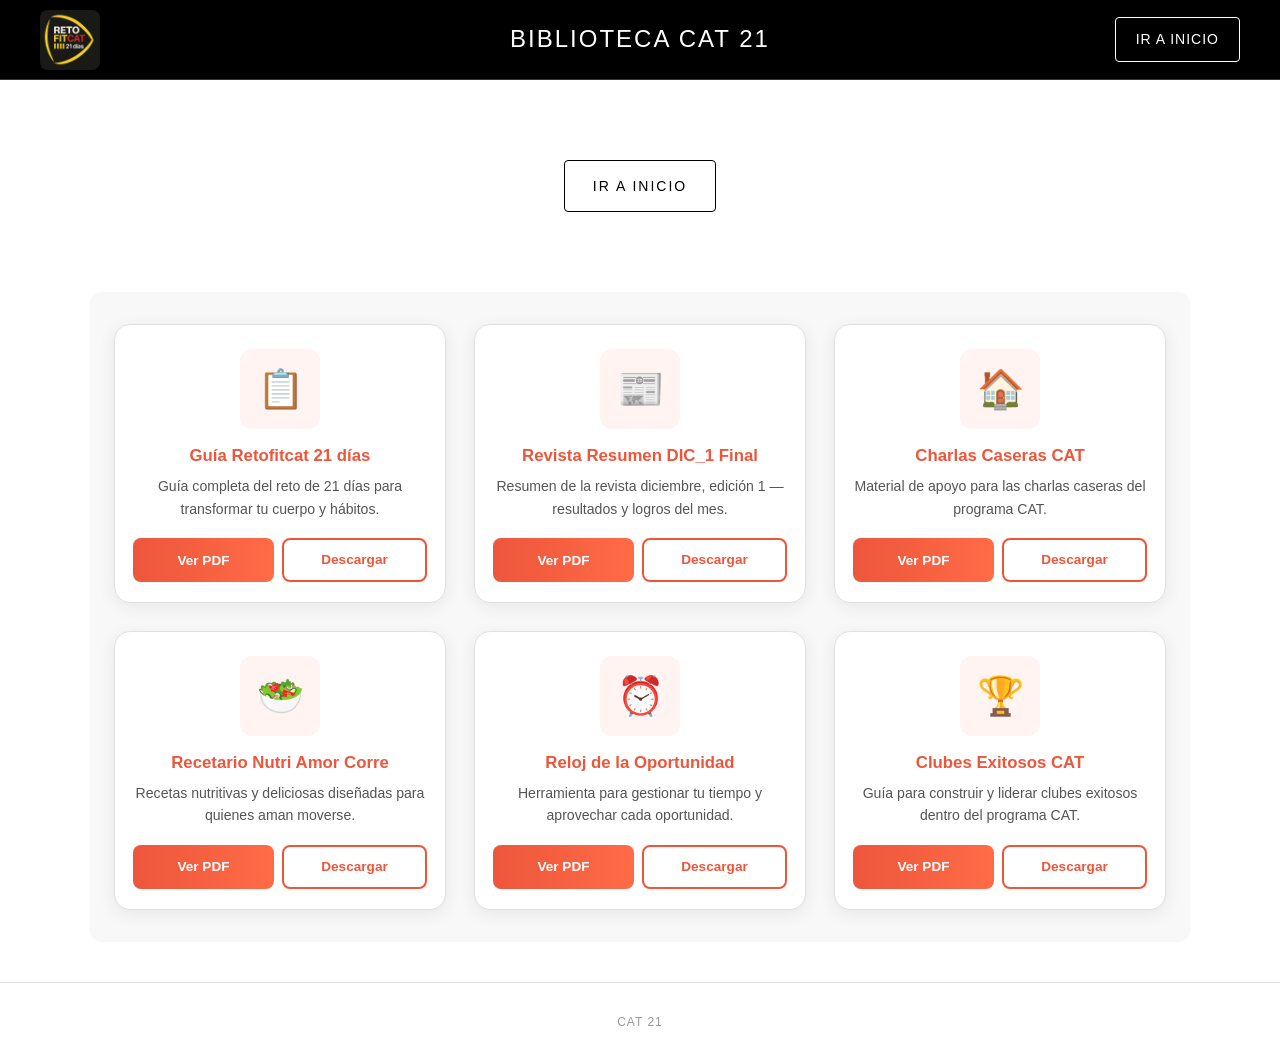
==== commit b7e4b3a1: "biblioteca2 y index" ====
--- a/biblioteca.html
+++ b/biblioteca.html
@@ -20,6 +20,7 @@
     line-height: 1.6;
 }
 
+/* ── HEADER ── */
 .header {
     display: flex;
     justify-content: space-between;
@@ -46,11 +47,13 @@
     text-transform: uppercase;
     font-size: 24px;
     letter-spacing: 2px;
+    white-space: nowrap;
 }
 
 .header-right {
     display: flex;
     gap: 15px;
+    flex-shrink: 0;
 }
 
 .profile-btn,
@@ -72,6 +75,7 @@
     color: #000000;
 }
 
+/* ── NAV ── */
 .navigation {
     display: flex;
     justify-content: center;
@@ -103,105 +107,77 @@
     transition: left 0.4s ease;
 }
 
-.nav-btn:hover::before {
-    left: 0;
-}
-
-.nav-btn:hover {
-    color: white;
-}
-
-.nav-btn span {
-    position: relative;
-    z-index: 1;
-}
-
-.carousel-container {
+.nav-btn:hover::before { left: 0; }
+.nav-btn:hover         { color: white; }
+.nav-btn span          { position: relative; z-index: 1; }
+
+/* ── SINGLE SECTION WRAPPER ── */
+.pdf-section {
     margin: 40px auto;
-    max-width: 90%;
+    max-width: 1100px;
+    width: 92%;
     background: #f8f8f8;
-    border: 1px solid #33333300;
-    border-radius: 8px;
-    overflow: visible;
-    padding: 20px;
-}
-
-.footer-minimal {
-    text-align: center;
-    padding: 30px;
-    border-top: 1px solid #e0e0e0;
-    margin-top: 30px;
-}
-
-.footer-minimal p {
-    font-size: 12px;
-    color: #999;
-    text-transform: uppercase;
-}
-
-/* ── PDF BOXES ── */
-.pdf-boxes-container {
-    display: flex;
-    justify-content: center;
-    align-items: stretch;
-    gap: 32px;
-    flex-wrap: wrap;
-}
-
+    border-radius: 12px;
+    padding: 32px 24px;
+}
+
+/* ── CSS GRID: 3 cols → 2 cols → 1 col ── */
+.pdf-grid {
+    display: grid;
+    grid-template-columns: repeat(3, 1fr);
+    gap: 28px;
+}
+
+@media (max-width: 860px) {
+    .pdf-grid { grid-template-columns: repeat(2, 1fr); }
+}
+
+@media (max-width: 520px) {
+    .pdf-grid { grid-template-columns: 1fr; }
+}
+
+/* ── CARD ── */
 .pdf-box {
     background: #fff;
     border: 1px solid #e0e0e0;
     border-radius: 16px;
-    box-shadow: 0 4px 24px rgba(0,0,0,0.08);
-    padding: 28px 20px 20px 20px;
-    max-width: 320px;
-    min-width: 240px;
-    flex: 1 1 260px;
+    box-shadow: 0 4px 18px rgba(0,0,0,0.07);
+    padding: 24px 18px 20px;
     display: flex;
     flex-direction: column;
     align-items: center;
-    cursor: pointer;
+    text-align: center;
     transition: box-shadow 0.2s, transform 0.2s;
-    text-align: center;
-    position: relative;
 }
 
 .pdf-box:hover {
     box-shadow: 0 8px 32px rgba(237,86,59,0.18);
-    transform: translateY(-6px) scale(1.03);
-}
-
-.pdf-preview-container {
-    width: 100%;
-    max-width: 180px;
-    height: 120px;
-    border-radius: 10px;
-    margin-bottom: 18px;
-    position: relative;
-    overflow: hidden;
-    background: #f0f0f0;
+    transform: translateY(-5px) scale(1.02);
+}
+
+.pdf-icon-wrap {
+    width: 80px;
+    height: 80px;
+    border-radius: 12px;
+    background: #fff4f1;
     display: flex;
     align-items: center;
     justify-content: center;
-}
-
-/* PDF icon placeholder */
-.pdf-icon {
-    font-size: 48px;
-    color: #ed563b;
-    opacity: 0.85;
+    font-size: 38px;
+    margin-bottom: 16px;
+    flex-shrink: 0;
 }
 
 .pdf-box-title {
-    font-size: 1.1rem;
+    font-size: 1.05rem;
     font-weight: 700;
     color: #ed563b;
-    margin-bottom: 10px;
+    margin-bottom: 8px;
     line-height: 1.3;
 }
 
 .pdf-box-desc {
-    font-size: 0.95rem;
+    font-size: 0.88rem;
     color: #555;
     margin-bottom: 18px;
     flex: 1;
@@ -209,9 +185,10 @@
 
 .pdf-box-buttons {
     display: flex;
-    gap: 10px;
+    gap: 8px;
     flex-wrap: wrap;
     justify-content: center;
+    width: 100%;
 }
 
 .pdf-box-btn {
@@ -219,14 +196,15 @@
     color: #fff;
     border: none;
     border-radius: 8px;
-    padding: 10px 20px;
-    font-size: 0.9rem;
+    padding: 9px 18px;
+    font-size: 0.85rem;
     font-weight: 600;
     cursor: pointer;
     transition: background 0.2s;
     text-decoration: none;
     display: inline-block;
-    min-width: 120px;
+    flex: 1;
+    min-width: 90px;
 }
 
 .pdf-box-btn:hover {
@@ -248,10 +226,8 @@
 .pdf-modal {
     display: none;
     position: fixed;
-    top: 0;
-    left: 0;
-    width: 100%;
-    height: 100%;
+    top: 0; left: 0;
+    width: 100%; height: 100%;
     background-color: rgba(0,0,0,0.8);
     z-index: 1000;
     backdrop-filter: blur(5px);
@@ -264,10 +240,7 @@
     animation: fadeIn 0.3s ease;
 }
 
-@keyframes fadeIn {
-    from { opacity: 0; }
-    to   { opacity: 1; }
-}
+@keyframes fadeIn { from { opacity: 0; } to { opacity: 1; } }
 
 .pdf-modal-content {
     background: white;
@@ -278,28 +251,28 @@
     max-height: 800px;
     display: flex;
     flex-direction: column;
-    position: relative;
     box-shadow: 0 20px 60px rgba(0,0,0,0.3);
     animation: slideIn 0.3s ease;
 }
 
 @keyframes slideIn {
-    from { transform: scale(0.8) translateY(50px); opacity: 0; }
-    to   { transform: scale(1) translateY(0);      opacity: 1; }
+    from { transform: scale(0.85) translateY(40px); opacity: 0; }
+    to   { transform: scale(1)    translateY(0);    opacity: 1; }
 }
 
 .pdf-modal-header {
-    padding: 20px;
+    padding: 18px 20px;
     border-bottom: 1px solid #e0e0e0;
     display: flex;
     justify-content: space-between;
     align-items: center;
     background: #f8f9fa;
     border-radius: 12px 12px 0 0;
+    flex-shrink: 0;
 }
 
 .pdf-modal-title {
-    font-size: 1.2rem;
+    font-size: 1.1rem;
     font-weight: 600;
     color: #333;
 }
@@ -309,13 +282,14 @@
     color: white;
     border: none;
     border-radius: 50%;
-    width: 40px;
-    height: 40px;
-    font-size: 18px;
+    width: 38px;
+    height: 38px;
+    font-size: 16px;
     cursor: pointer;
     display: flex;
     align-items: center;
     justify-content: center;
+    flex-shrink: 0;
     transition: background 0.2s ease;
 }
 
@@ -323,8 +297,8 @@
 
 .pdf-viewer {
     flex: 1;
-    padding: 20px;
-    overflow: auto;
+    padding: 16px;
+    overflow: hidden;
 }
 
 .pdf-viewer iframe {
@@ -334,66 +308,52 @@
     border-radius: 8px;
 }
 
-/* ── RESPONSIVE ── */
+/* ── FOOTER ── */
+.footer-minimal {
+    text-align: center;
+    padding: 30px;
+    border-top: 1px solid #e0e0e0;
+    margin-top: 40px;
+}
+
+.footer-minimal p {
+    font-size: 12px;
+    color: #999;
+    text-transform: uppercase;
+}
+
+/* ── RESPONSIVE HEADER ── */
 @media (max-width: 768px) {
-    .header { padding: 10px 20px; height: 70px; flex-wrap: wrap; justify-content: space-between; }
-    .logo { height: 50px; width: 50px; margin-right: 10px; }
-    .title { position: static; transform: none; font-size: 20px; letter-spacing: 1.5px; text-align: center; flex: 1; }
-    .header-right { gap: 10px; }
-    .profile-btn, .logout-btn { padding: 8px 15px; font-size: 12px; }
-    .navigation { flex-direction: column; gap: 15px; margin: 30px 0; }
-    .nav-btn { padding: 12px 24px; font-size: 13px; }
-    .carousel-container { max-width: 95%; padding: 15px; overflow: visible; }
-    .footer-minimal { padding: 20px; }
-    .pdf-boxes-container { flex-direction: column; align-items: center; gap: 24px; }
-    .pdf-box { max-width: 95vw; min-width: unset; }
-    .pdf-modal-content { width: 95%; height: 95%; }
+    .header { padding: 10px 16px; height: auto; min-height: 64px; }
+    .logo   { height: 44px; width: 44px; }
+    .title  { font-size: 17px; letter-spacing: 1px; }
+    .profile-btn, .logout-btn { padding: 7px 12px; font-size: 12px; }
+    .pdf-section { padding: 20px 16px; }
 }
 
 @media (max-width: 480px) {
-    .header { padding: 8px 15px; height: auto; flex-direction: column; align-items: center; gap: 10px; }
-    .logo { height: 40px; width: 40px; margin-right: 0; }
-    .title { font-size: 18px; letter-spacing: 1px; margin: 5px 0; }
-    .header-right { gap: 8px; flex-wrap: wrap; justify-content: center; }
-    .profile-btn, .logout-btn { padding: 6px 12px; font-size: 11px; }
-    .navigation { margin: 20px 0; gap: 10px; }
-    .nav-btn { padding: 10px 20px; font-size: 12px; }
-    .carousel-container { max-width: 100%; padding: 10px; overflow: visible; }
-    .footer-minimal { padding: 15px; }
-    .footer-minimal p { font-size: 11px; }
-    .pdf-box-buttons { flex-direction: column; width: 100%; }
-    .pdf-box-btn { width: 100%; padding: 12px; font-size: 1rem; }
-    .pdf-modal-header { padding: 15px; }
-    .pdf-viewer { padding: 0; overflow: hidden; }
+    .header {
+        flex-direction: column;
+        align-items: center;
+        gap: 8px;
+        padding: 10px 12px;
+        height: auto;
+    }
+    .title        { position: static; transform: none; font-size: 16px; letter-spacing: 1px; }
+    .header-right { justify-content: center; }
+    .navigation   { flex-direction: column; gap: 12px; margin: 24px 0; }
+    .nav-btn       { padding: 10px 20px; font-size: 12px; }
+    .pdf-section   { width: 96%; padding: 16px 12px; }
     .pdf-modal-content { width: 100%; height: 100%; border-radius: 0; max-height: none; }
-    .pdf-viewer iframe { min-height: calc(100vh - 60px); }
-    .pdf-box { max-width: 95%; padding: 20px 15px; }
-    .pdf-preview-container { max-width: 150px; height: 100px; }
-    .pdf-box-title { font-size: 1rem; }
-    .pdf-box-desc { font-size: 0.9rem; }
-}
-
-@media (max-width: 320px) {
-    .header { padding: 6px 10px; gap: 8px; }
-    .logo { height: 35px; width: 35px; }
-    .title { font-size: 16px; letter-spacing: 0.8px; }
-    .header-right { gap: 6px; }
-    .profile-btn, .logout-btn { padding: 5px 10px; font-size: 10px; }
-    .navigation { margin: 15px 0; gap: 8px; }
-    .nav-btn { padding: 8px 16px; font-size: 11px; }
-    .carousel-container { padding: 5px; overflow: visible; }
-    .footer-minimal { padding: 10px; }
-    .footer-minimal p { font-size: 10px; }
-    .pdf-box-title { font-size: 1rem; }
-    .pdf-box-desc { font-size: 0.8rem; }
-    .pdf-preview-container { max-width: 120px; height: 80px; }
+    .pdf-viewer    { padding: 8px; }
+    .pdf-viewer iframe { min-height: calc(100vh - 70px); }
 }
     </style>
 </head>
 <body>
 
 <header class="header">
-    <div style="display: flex; align-items: center;">
+    <div style="display:flex;align-items:center;">
         <img src="assets/img/1-4.png" alt="Logo" class="logo">
     </div>
     <h1 class="title">Biblioteca CAT 21</h1>
@@ -406,99 +366,80 @@
     <a class="nav-btn" href="inicio.php"><span>Ir a Inicio</span></a>
 </nav>
 
-<!-- Fila 1: 3 cajas -->
-<div class="carousel-container">
-    <div class="pdf-boxes-container">
-
-        <!-- 1. Guía retofitcat21dias -->
-        <div class="pdf-box">
-            <div class="pdf-preview-container">
-                <span class="pdf-icon">📄</span>
-            </div>
+<!-- UN SOLO CONTENEDOR — 6 CAJAS EN GRID -->
+<div class="pdf-section">
+    <div class="pdf-grid">
+
+        <!-- 1 -->
+        <div class="pdf-box">
+            <div class="pdf-icon-wrap">📋</div>
             <h3 class="pdf-box-title">Guía Retofitcat 21 días</h3>
             <p class="pdf-box-desc">Guía completa del reto de 21 días para transformar tu cuerpo y hábitos.</p>
             <div class="pdf-box-buttons">
-                <button class="pdf-box-btn" onclick="openPdfModal('retofitcat', 'Guía Retofitcat 21 días')">Ver PDF</button>
+                <button class="pdf-box-btn" onclick="openPdfModal('retofitcat','Guía Retofitcat 21 días')">Ver PDF</button>
                 <a class="pdf-box-btn secondary" href="https://drive.google.com/uc?id=1k72V_o01MYjKSzbkUN5P8repfercLPsE&export=download" download>Descargar</a>
             </div>
         </div>
 
-        <!-- 2. Revista Resumen Dic_1 Final -->
-        <div class="pdf-box">
-            <div class="pdf-preview-container">
-                <span class="pdf-icon">📰</span>
-            </div>
+        <!-- 2 -->
+        <div class="pdf-box">
+            <div class="pdf-icon-wrap">📰</div>
             <h3 class="pdf-box-title">Revista Resumen DIC_1 Final</h3>
             <p class="pdf-box-desc">Resumen de la revista diciembre, edición 1 — resultados y logros del mes.</p>
             <div class="pdf-box-buttons">
-                <button class="pdf-box-btn" onclick="openPdfModal('revista', 'Revista Resumen DIC_1 Final')">Ver PDF</button>
+                <button class="pdf-box-btn" onclick="openPdfModal('revista','Revista Resumen DIC_1 Final')">Ver PDF</button>
                 <a class="pdf-box-btn secondary" href="https://drive.google.com/uc?id=1VxLyEP9pgvkm4olgAyjR6tkdDMNgljE7&export=download" download>Descargar</a>
             </div>
         </div>
 
-        <!-- 3. Charlas Caseras CAT -->
-        <div class="pdf-box">
-            <div class="pdf-preview-container">
-                <span class="pdf-icon">🏠</span>
-            </div>
+        <!-- 3 -->
+        <div class="pdf-box">
+            <div class="pdf-icon-wrap">🏠</div>
             <h3 class="pdf-box-title">Charlas Caseras CAT</h3>
             <p class="pdf-box-desc">Material de apoyo para las charlas caseras del programa CAT.</p>
             <div class="pdf-box-buttons">
-                <button class="pdf-box-btn" onclick="openPdfModal('charlas', 'Charlas Caseras CAT')">Ver PDF</button>
+                <button class="pdf-box-btn" onclick="openPdfModal('charlas','Charlas Caseras CAT')">Ver PDF</button>
                 <a class="pdf-box-btn secondary" href="https://drive.google.com/uc?id=1VxLyEP9pgvkm4olgAyjR6tkdDMNgljE7&export=download" download>Descargar</a>
+            </div>
+        </div>
+
+        <!-- 4 -->
+        <div class="pdf-box">
+            <div class="pdf-icon-wrap">🥗</div>
+            <h3 class="pdf-box-title">Recetario Nutri Amor Corre</h3>
+            <p class="pdf-box-desc">Recetas nutritivas y deliciosas diseñadas para quienes aman moverse.</p>
+            <div class="pdf-box-buttons">
+                <button class="pdf-box-btn" onclick="openPdfModal('recetario','Recetario Nutri Amor Corre')">Ver PDF</button>
+                <a class="pdf-box-btn secondary" href="https://drive.google.com/uc?id=14fTySXc3nYjLpqz29n-fTlHu9MlWrZ62&export=download" download>Descargar</a>
+            </div>
+        </div>
+
+        <!-- 5 -->
+        <div class="pdf-box">
+            <div class="pdf-icon-wrap">⏰</div>
+            <h3 class="pdf-box-title">Reloj de la Oportunidad</h3>
+            <p class="pdf-box-desc">Herramienta para gestionar tu tiempo y aprovechar cada oportunidad.</p>
+            <div class="pdf-box-buttons">
+                <button class="pdf-box-btn" onclick="openPdfModal('reloj','Reloj de la Oportunidad')">Ver PDF</button>
+                <a class="pdf-box-btn secondary" href="https://drive.google.com/uc?id=1KPrE1IyYPS6AsRzLtm8FWb4akPy-3CI4&export=download" download>Descargar</a>
+            </div>
+        </div>
+
+        <!-- 6 -->
+        <div class="pdf-box">
+            <div class="pdf-icon-wrap">🏆</div>
+            <h3 class="pdf-box-title">Clubes Exitosos CAT</h3>
+            <p class="pdf-box-desc">Guía para construir y liderar clubes exitosos dentro del programa CAT.</p>
+            <div class="pdf-box-buttons">
+                <button class="pdf-box-btn" onclick="openPdfModal('clubes','Clubes Exitosos CAT')">Ver PDF</button>
+                <a class="pdf-box-btn secondary" href="https://drive.google.com/uc?id=1ofTCjvR0naRmjp89PamCYL9Gtj36o454&export=download" download>Descargar</a>
             </div>
         </div>
 
     </div>
 </div>
 
-<!-- Fila 2: 3 cajas -->
-<div class="carousel-container">
-    <div class="pdf-boxes-container">
-
-        <!-- 4. Recetario Nutri Amor Corre -->
-        <div class="pdf-box">
-            <div class="pdf-preview-container">
-                <span class="pdf-icon">🥗</span>
-            </div>
-            <h3 class="pdf-box-title">Recetario Nutri Amor Corre</h3>
-            <p class="pdf-box-desc">Recetas nutritivas y deliciosas diseñadas para quienes aman moverse.</p>
-            <div class="pdf-box-buttons">
-                <button class="pdf-box-btn" onclick="openPdfModal('recetario', 'Recetario Nutri Amor Corre')">Ver PDF</button>
-                <a class="pdf-box-btn secondary" href="https://drive.google.com/uc?id=14fTySXc3nYjLpqz29n-fTlHu9MlWrZ62&export=download" download>Descargar</a>
-            </div>
-        </div>
-
-        <!-- 5. Reloj de la Oportunidad -->
-        <div class="pdf-box">
-            <div class="pdf-preview-container">
-                <span class="pdf-icon">⏰</span>
-            </div>
-            <h3 class="pdf-box-title">Reloj de la Oportunidad</h3>
-            <p class="pdf-box-desc">Herramienta para gestionar tu tiempo y aprovechar cada oportunidad.</p>
-            <div class="pdf-box-buttons">
-                <button class="pdf-box-btn" onclick="openPdfModal('reloj', 'Reloj de la Oportunidad')">Ver PDF</button>
-                <a class="pdf-box-btn secondary" href="https://drive.google.com/uc?id=1KPrE1IyYPS6AsRzLtm8FWb4akPy-3CI4&export=download" download>Descargar</a>
-            </div>
-        </div>
-
-        <!-- 6. Clubes Exitosos CAT -->
-        <div class="pdf-box">
-            <div class="pdf-preview-container">
-                <span class="pdf-icon">🏆</span>
-            </div>
-            <h3 class="pdf-box-title">Clubes Exitosos CAT</h3>
-            <p class="pdf-box-desc">Guía para construir y liderar clubes exitosos dentro del programa CAT.</p>
-            <div class="pdf-box-buttons">
-                <button class="pdf-box-btn" onclick="openPdfModal('clubes', 'Clubes Exitosos CAT')">Ver PDF</button>
-                <a class="pdf-box-btn secondary" href="https://drive.google.com/uc?id=1ofTCjvR0naRmjp89PamCYL9Gtj36o454&export=download" download>Descargar</a>
-            </div>
-        </div>
-
-    </div>
-</div>
-
-<!-- Modal visor PDF -->
+<!-- Modal -->
 <div class="pdf-modal" id="pdfModal">
     <div class="pdf-modal-content">
         <div class="pdf-modal-header">
@@ -517,36 +458,29 @@
 
 <script>
 const pdfUrls = {
-    'retofitcat':  'https://drive.google.com/file/d/1k72V_o01MYjKSzbkUN5P8repfercLPsE/preview',
-    'revista':     'https://drive.google.com/file/d/1VxLyEP9pgvkm4olgAyjR6tkdDMNgljE7/preview',
-    'charlas':     'https://drive.google.com/file/d/1VxLyEP9pgvkm4olgAyjR6tkdDMNgljE7/preview',
-    'recetario':   'https://drive.google.com/file/d/14fTySXc3nYjLpqz29n-fTlHu9MlWrZ62/preview',
-    'reloj':       'https://drive.google.com/file/d/1KPrE1IyYPS6AsRzLtm8FWb4akPy-3CI4/preview',
-    'clubes':      'https://drive.google.com/file/d/1ofTCjvR0naRmjp89PamCYL9Gtj36o454/preview'
+    'retofitcat': 'https://drive.google.com/file/d/1k72V_o01MYjKSzbkUN5P8repfercLPsE/preview',
+    'revista':    'https://drive.google.com/file/d/1VxLyEP9pgvkm4olgAyjR6tkdDMNgljE7/preview',
+    'charlas':    'https://drive.google.com/file/d/1VxLyEP9pgvkm4olgAyjR6tkdDMNgljE7/preview',
+    'recetario':  'https://drive.google.com/file/d/14fTySXc3nYjLpqz29n-fTlHu9MlWrZ62/preview',
+    'reloj':      'https://drive.google.com/file/d/1KPrE1IyYPS6AsRzLtm8FWb4akPy-3CI4/preview',
+    'clubes':     'https://drive.google.com/file/d/1ofTCjvR0naRmjp89PamCYL9Gtj36o454/preview'
 };
 
 function openPdfModal(pdfKey, title) {
-    const modal        = document.getElementById('pdfModal');
-    const viewer       = document.getElementById('pdfViewer');
-    const titleElement = document.getElementById('modalTitle');
-    titleElement.textContent = title;
-    viewer.src = pdfUrls[pdfKey];
-    modal.classList.add('active');
+    document.getElementById('modalTitle').textContent = title;
+    document.getElementById('pdfViewer').src = pdfUrls[pdfKey];
+    document.getElementById('pdfModal').classList.add('active');
     document.body.style.overflow = 'hidden';
 }
 
 function closePdfModal() {
-    const modal  = document.getElementById('pdfModal');
-    const viewer = document.getElementById('pdfViewer');
-    modal.classList.remove('active');
-    viewer.src = '';
+    document.getElementById('pdfModal').classList.remove('active');
+    document.getElementById('pdfViewer').src = '';
     document.body.style.overflow = 'auto';
 }
 
 document.addEventListener('DOMContentLoaded', function () {
-    document.addEventListener('keydown', function (e) {
-        if (e.key === 'Escape') closePdfModal();
-    });
+    document.addEventListener('keydown', e => { if (e.key === 'Escape') closePdfModal(); });
     document.getElementById('pdfModal').addEventListener('click', function (e) {
         if (e.target === this) closePdfModal();
     });
